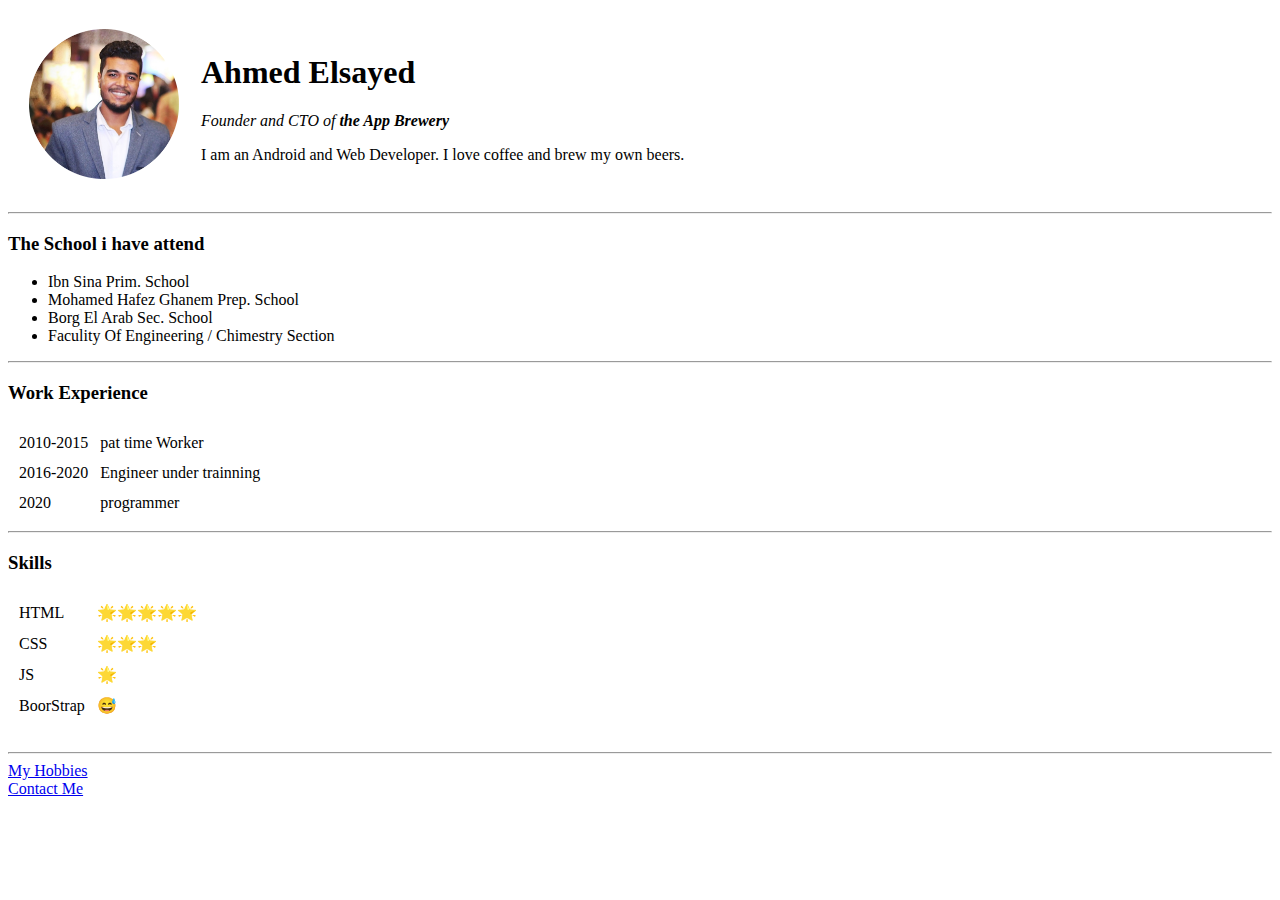
==== index.html @ ac86064f "Add initial cv website files" ====
<!DOCTYPE html>
 <html lang="en" dir="ltr">

 <head>
   <meta charset="utf-8">
   <title>Ahmed Elsayed</title>
 </head>

 <body>
   
   <table cellspacing="20">
     <tr>
       <td> <img src="image/circle-cropped.png" alt="Ahmed Elsayed p.p" width="150"></td>
       <td>
         <h1>Ahmed Elsayed</h1>
         <p>
           <em>Founder and CTO of <strong> the App Brewery</strong></em>
         </p>
         <p>I am an Android and Web Developer. I love coffee and brew my own beers. </p>
       </td>
     </tr>
   </table>
   <hr>


   <h3>The School i have attend</h3>
   <ul>
     <li>Ibn Sina Prim. School</li>
     <li>Mohamed Hafez Ghanem Prep. School</li>
     <li>Borg El Arab Sec. School</li>
     <li>Faculity Of Engineering / Chimestry Section</li>
   </ul>
   <hr>


   <h3>Work Experience</h3>
   <table cellspacing="10">
     <tr>
       <td>2010-2015</td>
       <td>pat time Worker </td>
     </tr>
     <tr>
       <td>2016-2020</td>
       <td>Engineer under trainning</td>
     </tr>
     <tr>
       <td>2020</td>
       <td>programmer</td>
     </tr>
   </table>
   <hr>

   <h3>Skills</h3>
   <table cellspacing="10px">
     <tr>
       <td>HTML</td>
       <td>🌟🌟🌟🌟🌟</td>
     </tr>
     <tr>
       <td>CSS</td>
       <td>🌟🌟🌟</td>
     </tr>
     <tr>
       <td>JS</td>
       <td>🌟</td>
     </tr>
     <tr>
       <td>BoorStrap</td>
       <td>😅</td>
     </tr>
   </table>


   <br>
   <hr>
   <a href="Hobbies.html">My Hobbies</a>
   <br>
   <a href="contact me.html">Contact Me</a>



 </body>

 </html>
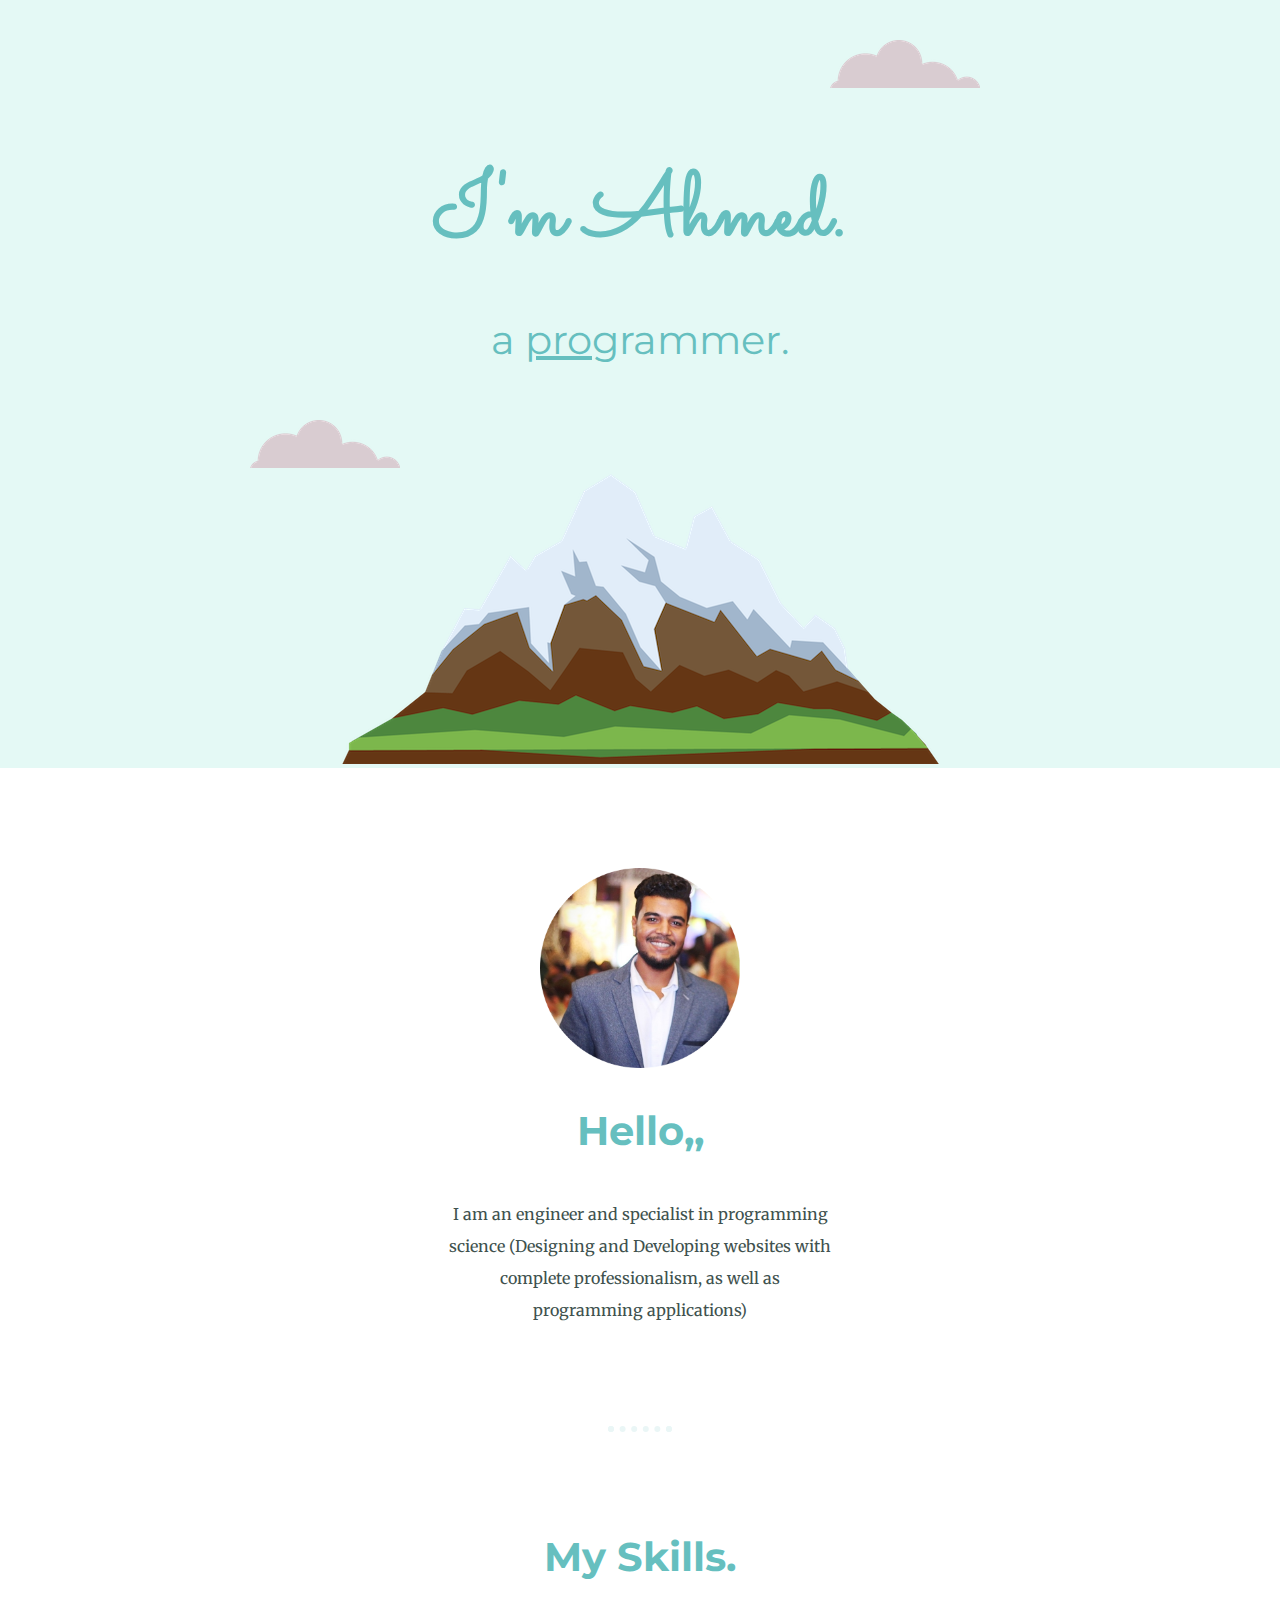
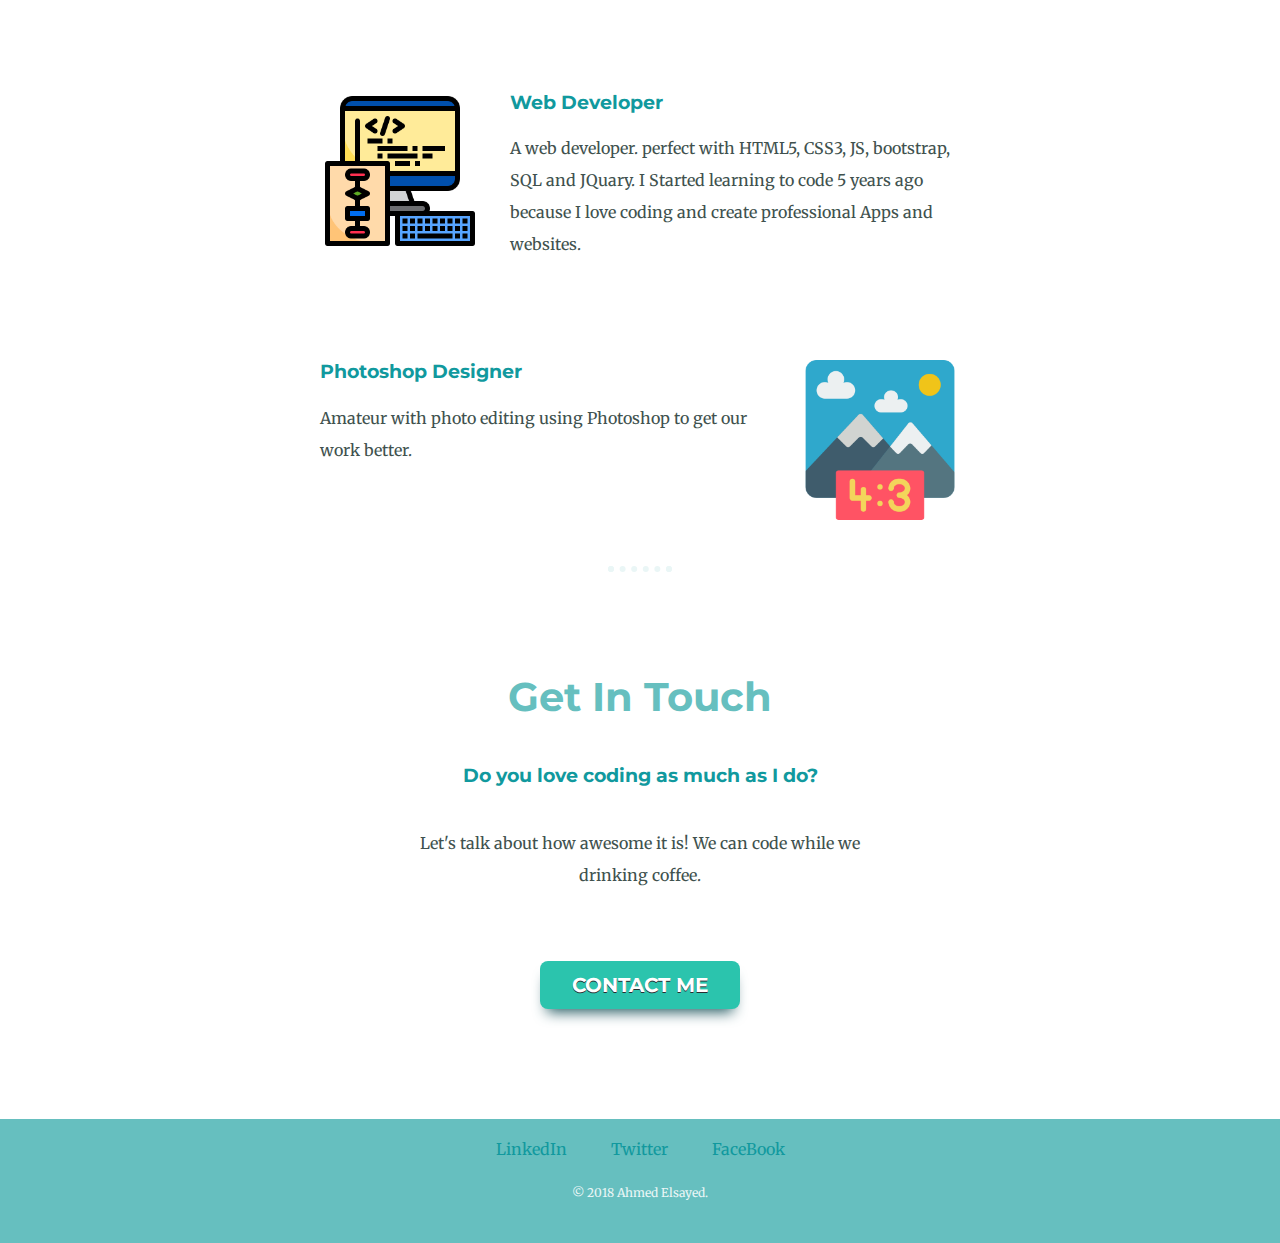
==== commit 403650f4: "Add files via upload" ====
--- a/index.html
+++ b/index.html
@@ -1,84 +1,65 @@
- <!DOCTYPE html>
- <html lang="en" dir="ltr">
+<!DOCTYPE html>
+<html lang="en" dir="ltr">
 
- <head>
-   <meta charset="utf-8">
-   <title>Ahmed Elsayed</title>
- </head>
+  <head>
+    <meta charset="utf-8">
+    <title>Ahmed</title>
+    <link rel="stylesheet" href="css/styles.css">
+    <link rel="icon" href="images\cv.png">
+    <link href="https://fonts.googleapis.com/css2?family=Merriweather:wght@700&family=Montserrat:ital,wght@1,300;1,600&family=Sacramento&display=swap" rel="stylesheet">
+  </head>
 
- <body>
-   
-   <table cellspacing="20">
-     <tr>
-       <td> <img src="image/circle-cropped.png" alt="Ahmed Elsayed p.p" width="150"></td>
-       <td>
-         <h1>Ahmed Elsayed</h1>
-         <p>
-           <em>Founder and CTO of <strong> the App Brewery</strong></em>
-         </p>
-         <p>I am an Android and Web Developer. I love coffee and brew my own beers. </p>
-       </td>
-     </tr>
-   </table>
-   <hr>
+  <body>
+      <div class="top-container">
+      <img class="top-cloud" src="images/cloud.png" alt="cloud-img">
+      <h1 class="title">I'm Ahmed.</h1>
+      <h2 class="a-programmer">a <span class="pro">pro</span>grammer.</h2>
+      <img class="bottom-cloud" src="images/cloud.png" alt="cloud-img">
+      <img src="images/mountain.png" alt="mountain-img">
+    </div>
+
+      <div class="middle-container">
+        <div class="profile">
+          <img class="profile-pic" src="images\ahmed.png" alt="Ahmed">
+          <h2>Hello,,</h2>
+          <p class="intro">I am an engineer and specialist in programming science (Designing and Developing websites with complete professionalism, as well as programming applications)</p>
+        </div>
+        <hr>
+        <div class="skills">
+          <h2>My Skills.</h2>
+          <div class="skill-row">
+            <img class="coding" src="images\coding.png" alt="">
+            <h3>Web Developer</h3>
+            <p>A web developer. perfect with HTML5, CSS3, JS, bootstrap, SQL and JQuary. I Started learning to code 5 years ago because I love coding and create professional Apps and websites.
+            </p>
+          </div>
+          <div class="skill-row">
+            <img class="photoediting" src="images\photoediting.png" alt="">
+            <h3>Photoshop Designer</h3>
+            <p>Amateur with photo editing using Photoshop to get our work better.</p>
+          </div>
+        </div>
+        <hr>
+        <div class="contact-me">
+          <h2>Get In Touch</h2>
+          <h3>Do you love coding as much as I do?</h3>
+          <p class="contact-message"> Let's talk about how awesome it is! We can code while we drinking coffee.</p>
+          <a class="myButton" href="mailto:ahmed.mano.am68@gmail.com">CONTACT ME</a>
+        </div>
+      </div>
 
 
-   <h3>The School i have attend</h3>
-   <ul>
-     <li>Ibn Sina Prim. School</li>
-     <li>Mohamed Hafez Ghanem Prep. School</li>
-     <li>Borg El Arab Sec. School</li>
-     <li>Faculity Of Engineering / Chimestry Section</li>
-   </ul>
-   <hr>
-
-
-   <h3>Work Experience</h3>
-   <table cellspacing="10">
-     <tr>
-       <td>2010-2015</td>
-       <td>pat time Worker </td>
-     </tr>
-     <tr>
-       <td>2016-2020</td>
-       <td>Engineer under trainning</td>
-     </tr>
-     <tr>
-       <td>2020</td>
-       <td>programmer</td>
-     </tr>
-   </table>
-   <hr>
-
-   <h3>Skills</h3>
-   <table cellspacing="10px">
-     <tr>
-       <td>HTML</td>
-       <td>🌟🌟🌟🌟🌟</td>
-     </tr>
-     <tr>
-       <td>CSS</td>
-       <td>🌟🌟🌟</td>
-     </tr>
-     <tr>
-       <td>JS</td>
-       <td>🌟</td>
-     </tr>
-     <tr>
-       <td>BoorStrap</td>
-       <td>😅</td>
-     </tr>
-   </table>
-
-
-   <br>
-   <hr>
-   <a href="Hobbies.html">My Hobbies</a>
-   <br>
-   <a href="contact me.html">Contact Me</a>
+      <div class="bottom-container">
+        <a class="footer-link" href="https://www.linkedin.com/in/ahmed-elsayed-7605a3148/" target="_blank">LinkedIn</a>
+        <a class="footer-link" href="https://twitter.com/Ahmede1407"target="_blank" >Twitter</a>
+        <a class="footer-link" href="https://www.facebook.com/mido.elsaid.10" target="_blank">FaceBook</a>
+        <p class="copyright">© 2018 Ahmed Elsayed.</p>
+      </div>
 
 
 
- </body>
 
- </html>
+
+  </body>
+
+</html>
--- a/css/styles.css
+++ b/css/styles.css
@@ -0,0 +1,144 @@
+body {
+  color: #40514E;
+  margin: 0;
+  text-align: center;
+  font-family: 'Merriweather', serif;
+  font-size: 100%;
+}
+a{
+  color: #11999E;
+  font-family: 'Merriweather', serif;
+  margin: 10px 20px;
+  text-decoration: none;
+}
+
+a:hover{
+  color: #EAF6F6;
+}
+
+h1 {
+  margin:  50px auto 0 auto;
+  font-size: 5.625rem;
+  font-family: 'Sacramento', cursive;
+  color: #66BFBF;
+
+}
+ .a-programmer{
+  font-weight: normal;
+}
+
+h2 {
+  font-size: 2.5rem;
+  font-family: 'Montserrat', sans-serif;
+  color: #66BFBF;
+  /* font-weight: normal; */
+  padding-bottom: 10px;
+
+}
+
+h3 {
+  font-family: 'Montserrat', sans-serif;
+  color: #11999E;
+}
+
+p{
+  line-height: 2;
+
+}
+
+hr{
+  border: dotted #EAF6F6 6px;
+  border-bottom: none;
+  width: 4%;
+  margin: 100px auto;
+}
+
+.pro{
+  text-decoration: underline;
+}
+.intro{
+  width: 30%;
+  margin: auto;
+}
+
+.contact-message{
+  width: 40%;
+  margin: 40px auto 60px;
+}
+
+.copyright{
+  color: #EAF6F6;
+  font-size: 0.75rem;
+  padding: 10px 0;
+}
+
+.top-container {
+  background-color: #e4f9f5;
+  position: relative;
+  padding-top: 100px;
+}
+
+.middle-container{
+  margin: 100px 0;
+}
+
+.bottom-container{
+  background-color: #66bfbf;
+  padding: 20px 0 16PX;
+}
+
+.top-cloud {
+  position: absolute;
+  top: 40px;
+  right: 300px;
+}
+
+.bottom-cloud {
+  position: absolute;
+  bottom: 300px;
+  left: 250px;
+}
+.profile-pic{
+  width: 12.5rem;
+}
+.skill-row{
+  width: 50%;
+  margin: 100px auto 100px auto;
+  text-align: left;
+}
+
+.coding{
+ width: 10rem;
+ float: left;
+ margin-right: 30px;
+}
+
+
+.photoediting{
+  width: 10rem;
+  float: right;
+  margin-left:  30px;
+
+}
+
+.myButton {
+	box-shadow: 0px 10px 14px -7px #225961;
+	background-color:#2bc4ad;
+	border-radius:8px;
+	display:inline-block;
+	cursor:pointer;
+	color:#ffffff;
+  font-family: 'Montserrat', sans-serif;
+	font-size:20px;
+	font-weight:bold;
+	padding:12px 32px;
+	text-decoration:none;
+	text-shadow:0px 1px 0px #262d30;
+}
+.myButton:hover {
+	background-color:#30e3cb;
+}
+.myButton:active {
+	position:relative;
+	top:1px;
+}
